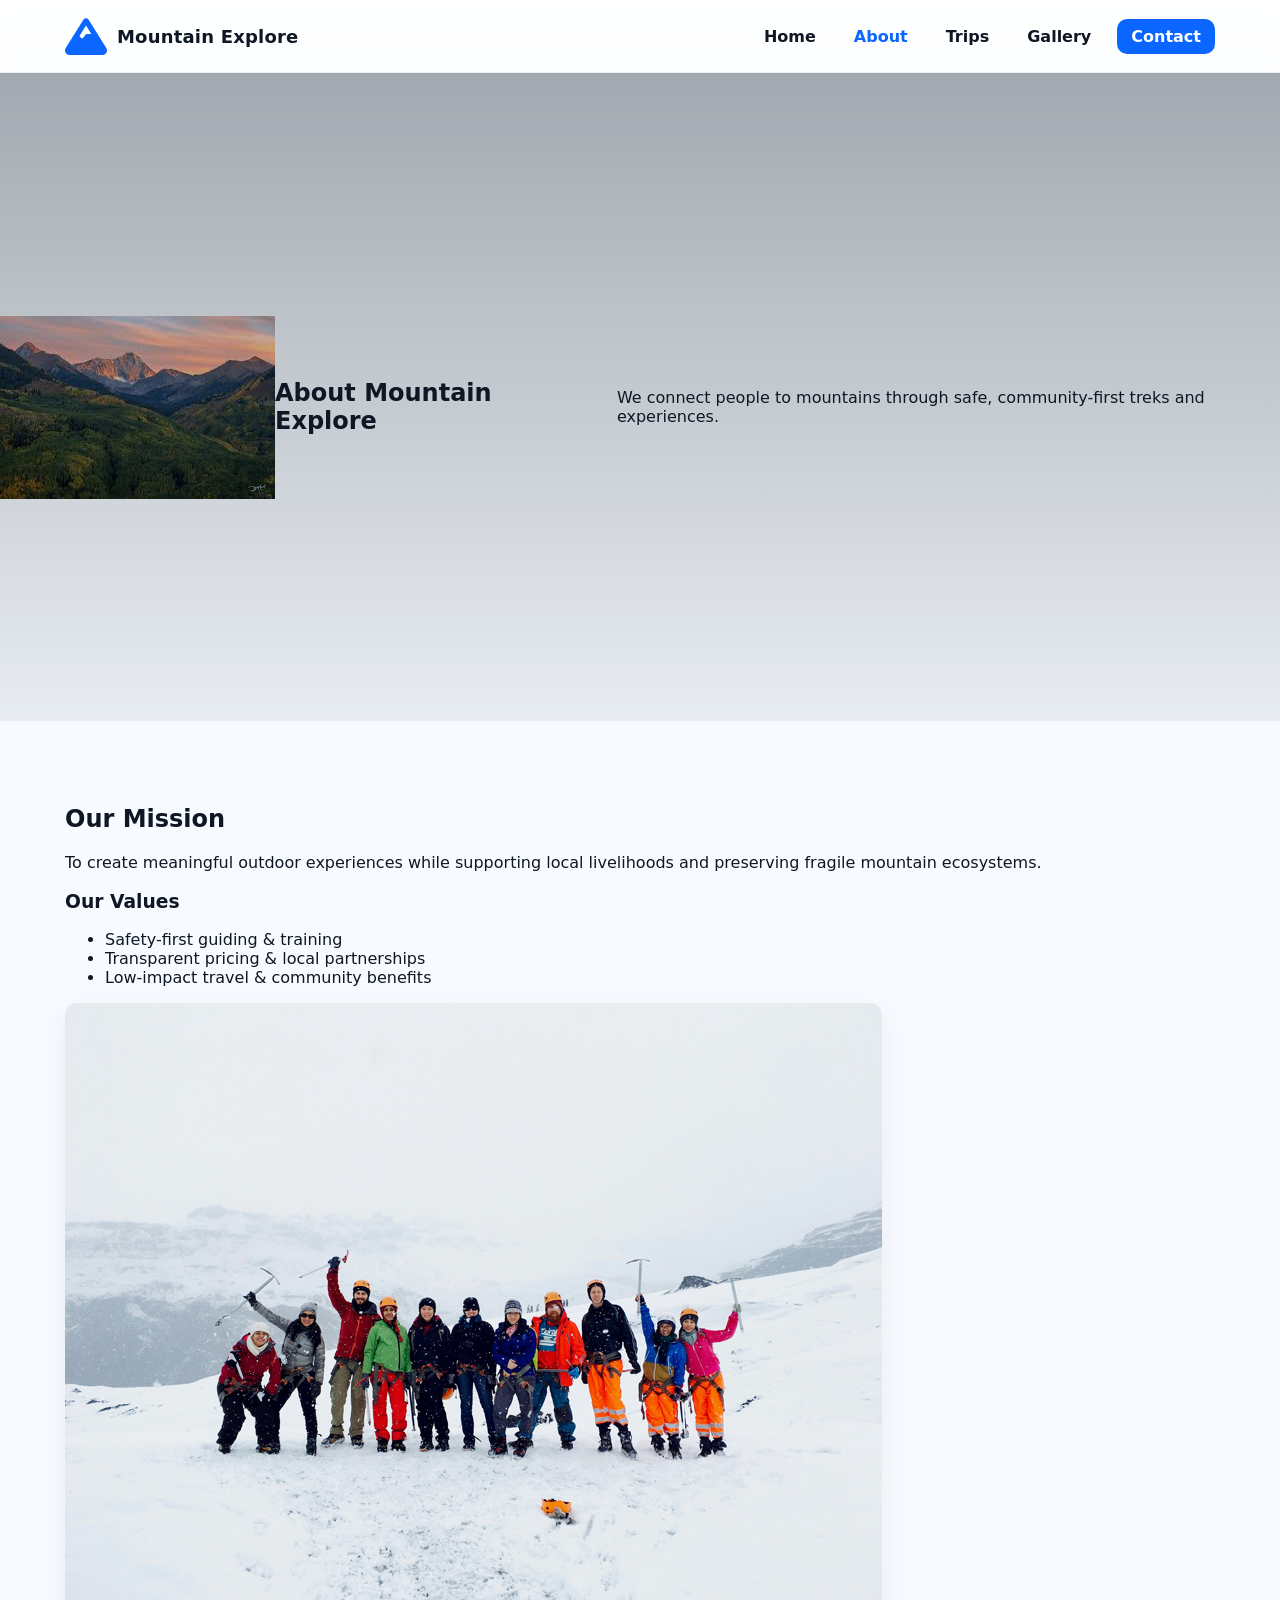
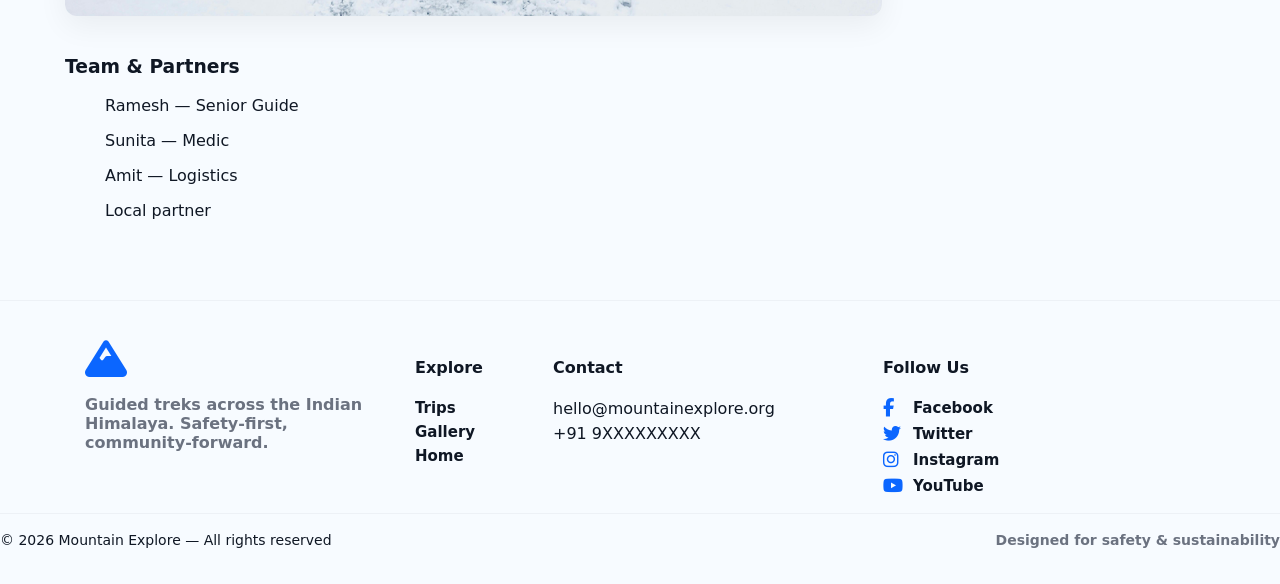
==== about.html @ 5033ecce "Add files via upload" ====
<!doctype html>
<html lang="en">
<head>
  <meta charset="utf-8" />
  <meta name="viewport" content="width=device-width,initial-scale=1" />
  <title>About — Mountain Explore</title>
  <link rel="stylesheet" href="https://cdnjs.cloudflare.com/ajax/libs/font-awesome/6.5.0/css/all.min.css">
  <link rel="stylesheet" href="style.css" />
  <script defer src="script.js"></script>
</head>
<body>
  <!-- Header (same structure as index) -->
  <header class="site-header">
    <div class="container header-row">
      <a class="brand" href="index.html" aria-label="Mountain Explore home">
        <i class="fas fa-mountain logo-footer"></i>
        <span class="brand-title">Mountain Explore</span>
      </a>
      <nav class="nav" aria-label="Primary">
        <a href="index.html" class="nav-link">Home</a>
        <a href="about.html" class="nav-link active">About</a>
        <a href="trips.html" class="nav-link">Trips</a>
        <a href="gallery.html" class="nav-link">Gallery</a>
        <a href="contact.html" class="nav-link cta">Contact</a>
      </nav>
      <button class="hamburger" aria-expanded="false" aria-label="Open menu">
        <span></span><span></span><span></span>
      </button>
    </div>
  </header>

  <div class="mobile-menu" aria-hidden="true">
    <a href="index.html">Home</a>
    <a href="about.html">About</a>
    <a href="trips.html">Trips</a>
    <a href="gallery.html">Gallery</a>
    <a href="contact.html" class="mobile-cta">Contact</a>
  </div>

  <main>
    <section class="hero small-hero">
      <img src="images/hero.png" alt="Guides and trekkers" />
      <div class="hero-gradient"></div>
      <div class="hero-content container">
        <h1>About Mountain Explore</h1>
        <p class="lead">We connect people to mountains through safe, community-first treks and experiences.</p>
      </div>
    </section>

    <section class="section container">
      <div class="two-col">
        <div>
          <h2>Our Mission</h2>
          <p>To create meaningful outdoor experiences while supporting local livelihoods and preserving fragile mountain ecosystems.</p>
          <h3>Our Values</h3>
          <ul>
            <li>Safety-first guiding & training</li>
            <li>Transparent pricing & local partnerships</li>
            <li>Low-impact travel & community benefits</li>
          </ul>
        </div>
        <div>
          <img src="images/team2.png" alt="Guide teaching map skills" class="shadow-img">
        </div>
      </div>

      <h3 style="margin-top:36px;">Team & Partners</h3>
      <div class="team-grid">
        <figure><figcaption>Ramesh — Senior Guide</figcaption></figure>
        <figure><figcaption>Sunita — Medic</figcaption></figure>
        <figure><figcaption>Amit — Logistics</figcaption></figure>
        <figure><figcaption>Local partner</figcaption></figure>
      </div>
    </section>
  </main>

  <!-- Footer -->
  <footer class="site-footer">
    <div class="container footer-grid">
      <div>
        <i class="fas fa-mountain logo-footer"></i>
        <p class="muted">Guided treks across the Indian Himalaya. Safety-first, community-forward.</p>
      </div>
      <div class="footer-links">
        <h4>Explore</h4>
        <a href="trips.html" class="social-item">Trips</a>
        <a href="gallery.html" class="social-item">Gallery</a>
        <a href="index.html" class="social-item">Home</a>
      </div>
      <div class="footer-contact">
        <h4>Contact</h4>
        <p>hello@mountainexplore.org</p>
        <p>+91 9XXXXXXXXX</p>
      </div>
      <div class="footer-news">
        <h4>Follow Us</h4>
        <div class="socials">
          <a href="#" class="social-item"><i class="fab fa-facebook-f"></i> Facebook</a>
          <a href="#" class="social-item"><i class="fab fa-twitter"></i> Twitter</a>
          <a href="#" class="social-item"><i class="fab fa-instagram"></i> Instagram</a>
          <a href="#" class="social-item"><i class="fab fa-youtube"></i> YouTube</a>
        </div>
      </div>
    </div>
    <div class="footer-bottom">
      <div>© <span id="currentYear2"></span> Mountain Explore — All rights reserved</div>
      <div class="muted">Designed for safety & sustainability</div>
    </div>
  </footer>
</body>
</html>
---- style.css ----
/* ---------- BASE & THEME ---------- */
:root{
  --bg: #f7fbff;
  --card: #ffffff;
  --text: #0f1724;
  --muted: #6b7280;
  --primary: #0b66ff; /* deep sky blue */
  --accent: #ff7a59;
  --glass: rgba(255,255,255,0.7);
  --shadow: 0 10px 30px rgba(13,18,25,0.06);
  --container: 1150px;
  --radius: 14px;
  --nav-height: 72px;
  font-family: "Inter", system-ui, -apple-system, "Segoe UI", Roboto, "Helvetica Neue", Arial;
}

*{box-sizing:border-box}
html,body{
  height:100%;
  margin:0;
  background:var(--bg);
  color:var(--text);
  -webkit-font-smoothing:antialiased;
}

.container{
  max-width:var(--container);
  margin:0 auto;
  padding:0 20px;
}

/* Header */
.site-header{
  position:sticky;
  top:0;
  z-index:220;
  background:linear-gradient(180deg, rgba(255,255,255,0.9), rgba(255,255,255,0.7));
  backdrop-filter:blur(6px);
  border-bottom:1px solid rgba(15,23,36,0.06);
}
.header-row{
  display:flex;
  align-items:center;
  gap:18px;
  padding:14px 0;
  height:var(--nav-height);
}
.brand{
  display:flex;
  align-items:center;
  gap:10px;
  text-decoration:none;
  color:var(--text);
}

/* ⭐ UPDATED: For Font Awesome icon logo */
.brand-logo{
  font-size:36px;
  color:var(--primary);
  width:auto;
  height:auto;
}

.brand-title{
  font-weight:700;
  font-size:18px;
  letter-spacing:0.2px;
}
.nav{
  margin-left:auto;
  display:flex;
  gap:14px;
  align-items:center;
}
.nav-link{
  padding:10px 12px;
  text-decoration:none;
  color:var(--text);
  font-weight:600;
  border-radius:8px;
}
.nav-link:hover{
  background:rgba(11,102,255,0.06);
}
.nav-link.cta{
  background:var(--primary);
  color:#fff;
  padding:8px 14px;
  border-radius:10px;
}
.nav-link.active{
  color:var(--primary);
}
.hamburger{
  display:none;
  background:transparent;
  border:0;
  cursor:pointer;
}
.hamburger span{
  display:block;
  width:22px;
  height:2px;
  background:var(--text);
  margin:5px 0;
  border-radius:2px;
}

/* Mobile menu */
.mobile-menu{
  display:none;
  position:fixed;
  inset:72px 0 0 0;
  background:linear-gradient(180deg,#fff,#f7fbff);
  z-index:210;
  padding:12px 20px;
  box-shadow:var(--shadow);
  border-top:1px solid rgba(15,23,36,0.03);
}
.mobile-menu a{
  display:block;
  padding:12px 0;
  color:var(--text);
  text-decoration:none;
  border-bottom:1px solid rgba(15,23,36,0.03);
}
.mobile-cta{
  display:inline-block;
  background:var(--primary);
  color:#fff;
  padding:8px 12px;
  border-radius:8px;
  margin-top:8px;
}

/* Hero */
.hero{
  position:relative;
  min-height:72vh;
  display:flex;
  align-items:center;
  padding-top:20px;
  margin-top:0;
  overflow:hidden;
}
.hero-media{
  position:absolute;
  inset:0;
  z-index:1;
  overflow:hidden;
}
.hero-media img{
  width:100%;
  height:100%;
  object-fit:cover;
  display:block;
  transform:scale(1.05);
}
.hero-gradient{
  position:absolute;
  inset:0;
  background:linear-gradient(180deg, rgba(4,16,28,0.35), rgba(4,16,28,0.06));
  mix-blend-mode:multiply;
}
.hero-content{
  position:relative;
  z-index:2;
  display:flex;
  gap:30px;
  align-items:center;
  padding:80px 0;
}
.hero-text{
  flex:1;
  color:#fff;
  max-width:760px;
}
.hero-text h1{
  font-size:44px;
  line-height:1.02;
  margin-bottom:14px;
  font-weight:800;
}
.hero-text p{
  margin:0 0 18px;
  color:rgba(255,255,255,0.9);
  font-size:16px;
}
.hero-actions{
  display:flex;
  gap:12px;
}
.hero-card{
  background:var(--card);
  border-radius:12px;
  padding:18px;
  width:320px;
  box-shadow:var(--shadow);
  align-self:flex-start;
}
.hero-card .mini-head{
  font-size:12px;
  color:var(--muted);
  font-weight:600;
  margin-bottom:6px;
}
.hero-card h3{
  margin:0 0 6px;
}
.hero-card .muted{
  color:var(--muted);
  font-weight:600;
}

/* Sections */
.section{
  padding:64px 0;
}
.section-alt{
  background:linear-gradient(180deg, #ffffff, #f5f9ff);
}
.section .lead{
  color:var(--muted);
  max-width:740px;
  margin:8px 0 18px;
}

/* Impact grid */
.impact-grid{
  display:grid;
  grid-template-columns:repeat(auto-fit,minmax(160px,1fr));
  gap:18px;
}
.impact-card{
  background:var(--card);
  padding:22px;
  border-radius:12px;
  text-align:center;
  box-shadow:var(--shadow);
}
.impact-number{
  font-size:28px;
  font-weight:800;
  color:var(--primary);
  margin-bottom:6px;
}

/* About */
.about-grid{
  display:grid;
  grid-template-columns:1fr 420px;
  gap:30px;
  align-items:center;
}
.about-media img{
  width:100%;
  height:auto;
  border-radius:12px;
  box-shadow:var(--shadow);
}
.feature-list{
  margin-top:12px;
  color:var(--muted);
}

/* Trips */
.section-trips .section-head{
  display:flex;
  flex-direction:column;
  gap:6px;
  margin-bottom:18px;
}
.trips-grid{
  display:grid;
  grid-template-columns:repeat(auto-fit,minmax(280px,1fr));
  gap:18px;
}
.trip{
  background:var(--card);
  border-radius:12px;
  overflow:hidden;
  box-shadow:var(--shadow);
  display:flex;
  flex-direction:column;
}
.trip img{
  height:180px;
  object-fit:cover;
  width:100%;
}
.trip-body{
  padding:16px;
  display:flex;
  flex-direction:column;
  gap:8px;
}
.meta{
  color:var(--muted);
  font-weight:600;
}
.trip-excerpt{
  color:var(--muted);
  font-size:14px;
}
.trip-actions{
  margin-top:auto;
  display:flex;
  gap:8px;
  align-items:center;
}

/* Large Trip */
.trip-large{
  display:grid;
  grid-template-columns:380px 1fr;
  gap:20px;
  background:var(--card);
  padding:0;
  border-radius:12px;
  box-shadow:var(--shadow);
  overflow:hidden;
  margin-bottom:18px;
}
.trip-large img{
  width:100%;
  height:100%;
  object-fit:cover;
}
.trip-large-body{
  padding:22px;
}

/* Testimonials */
.section-testimonials .testimonials-grid{
  display:grid;
  grid-template-columns:repeat(auto-fit,minmax(240px,1fr));
  gap:14px;
}
.testimonials-grid blockquote{
  background:var(--card);
  padding:18px;
  border-radius:10px;
  box-shadow:var(--shadow);
  font-style:italic;
}

/* Gallery */
.gallery-grid{
  display:grid;
  grid-template-columns:repeat(auto-fit,minmax(220px,1fr));
  gap:12px;
}
.gallery-grid img{
  width:100%;
  height:220px;
  object-fit:cover;
  border-radius:8px;
  display:block;
}

/* CTA */
.cta-box{
  display:flex;
  justify-content:space-between;
  align-items:center;
  gap:18px;
  background:linear-gradient(90deg, #ffffff, #f5f9ff);
  padding:18px;
  border-radius:12px;
  box-shadow:var(--shadow);
  margin:12px 0;
}
.newsletter{
  display:flex;
  gap:8px;
}
.newsletter input{
  padding:12px;
  border-radius:8px;
  border:1px solid rgba(15,23,36,0.06);
  min-width:260px;
}

/* Forms */
.contact-grid{
  display:grid;
  grid-template-columns:1fr 340px;
  gap:24px;
  align-items:start;
}
.contact-form input,
.contact-form textarea{
  width:100%;
  padding:12px;
  border-radius:8px;
  border:1px solid rgba(15,23,36,0.06);
}
.contact-card{
  background:var(--card);
  padding:18px;
  border-radius:12px;
  box-shadow:var(--shadow);
}

/* Modal */
.modal{
  position:fixed;
  inset:0;
  background:rgba(2,6,23,0.5);
  display:none;
  align-items:center;
  justify-content:center;
  z-index:999;
  padding:20px;
}
.modal[aria-hidden="false"]{
  display:flex;
}
.modal-card{
  background:var(--card);
  border-radius:12px;
  max-width:980px;
  width:100;
  box-shadow:0 30px 80px rgba(2,6,23,0.35);
  overflow:hidden;
}
.modal-body{
  display:grid;
  grid-template-columns:1fr 1fr;
  gap:0;
}
.modal-body img{
  width:100%;
  height:100%;
  object-fit:cover;
  min-height:260px;
}
.modal-content{
  padding:20px;
}
.modal-close{
  position:absolute;
  right:18px;
  top:12px;
  background:transparent;
  border:0;
  font-size:28px;
  color:var(--text);
  cursor:pointer;
}

.site-footer{
  padding:36px 0;
  background:transparent;
  border-top:1px solid rgba(15,23,36,0.04);
}
.footer-grid{
  display:grid;
  grid-template-columns:1fr 120px 1fr 1fr;
  gap:18px;
  align-items:start;
}

/* ⭐ Footer Logo */
.logo-footer{
  font-size:42px;
  color:var(--primary);
}

/* Footer links + contact */
.footer-links a,
.footer-contact p{
  display:block;
  color:var(--text);
  text-decoration:none;
  margin:6px 0;
}

/* ⭐ NEW styles for updated social icons */
.socials{
  display:flex;
  flex-direction:column;
  gap:8px;
}

.social-item{
  display:flex;
  align-items:center;
  gap:8px;
  font-weight:600;
  color:var(--text);
  text-decoration:none;
  font-size:15px;
}

.social-item i{
  font-size:18px;
  width:22px;
  color:var(--primary);
}

.social-item:hover{
  color:var(--primary);
}

/* Footer bottom */
.footer-bottom{
  display:flex;
  justify-content:space-between;
  align-items:center;
  padding-top:18px;
  border-top:1px solid rgba(15,23,36,0.04);
  margin-top:18px;
  font-size:14px;
}

/* Utilities */
.btn{
  display:inline-flex;
  align-items:center;
  gap:8px;
  padding:10px 14px;
  border-radius:10px;
  text-decoration:none;
  border:0;
  cursor:pointer;
  font-weight:700;
}
.btn-primary{
  background:var(--primary);
  color:#fff;
}
.btn-outline,
.btn.outline{
  background:transparent;
  border:1px solid rgba(15,23,36,0.06);
  color:var(--text);
}
.btn-light{
  background:#fff;
  color:var(--text);
  box-shadow:var(--shadow);
}
.btn.small{
  padding:8px 10px;
  font-size:14px;
}
.muted{
  color:var(--muted);
  font-weight:600;
}
.shadow-img{
  border-radius:12px;
  box-shadow:var(--shadow);
}

/* Responsive */
@media (max-width:980px){
  .about-grid{
    grid-template-columns:1fr;
  }
  .contact-grid{
    grid-template-columns:1fr;
  }
  .trip-large{
    grid-template-columns:1fr;
  }
  .hero-content{
    flex-direction:column;
    align-items:flex-start;
    padding:40px 0;
  }
  .hero-card{
    width:100%;
  }
  .nav{
    display:none;
  }
  .hamburger{
    display:block;
    margin-left:auto;
  }
}
@media (max-width:520px){
  .hero-text h1{
    font-size:26px;
  }
  .impact-grid{
    grid-template-columns:repeat(2,1fr);
  }
  .footer-grid{
    grid-template-columns:1fr 1fr;
  }
}
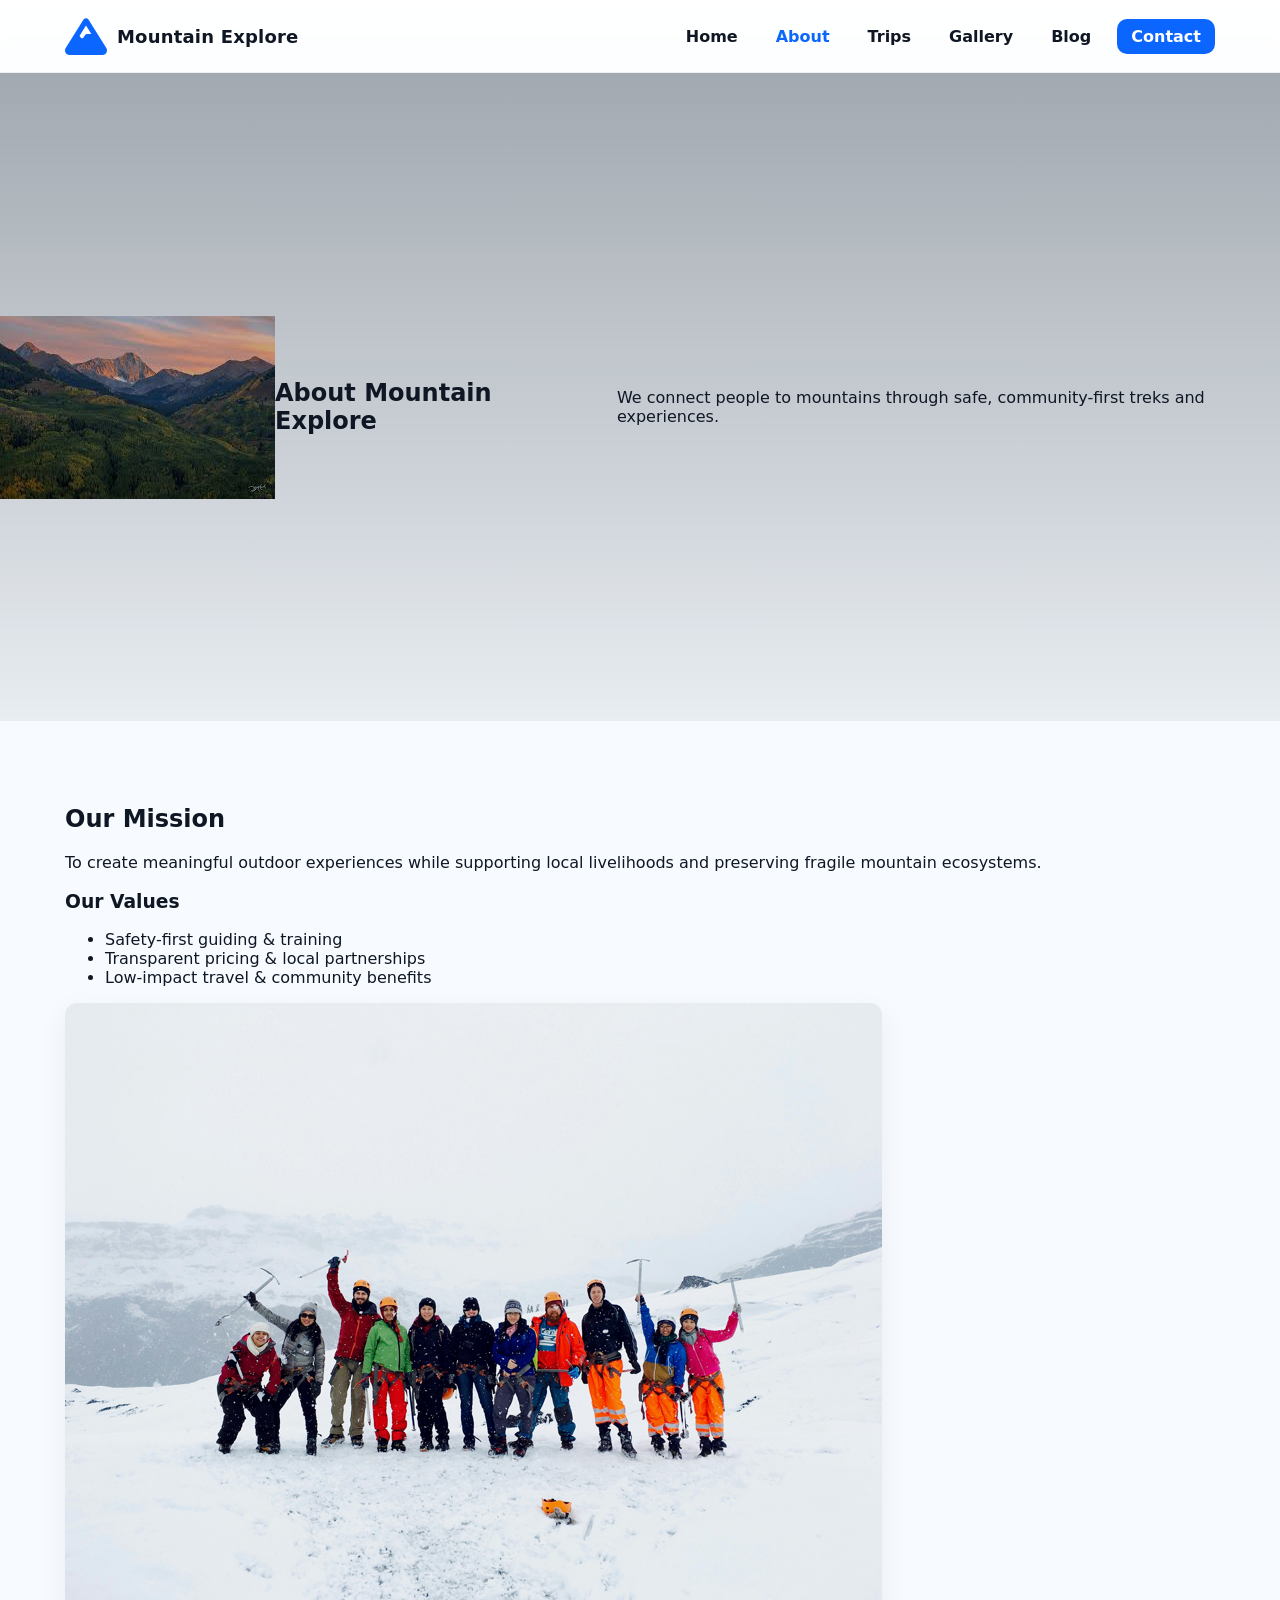
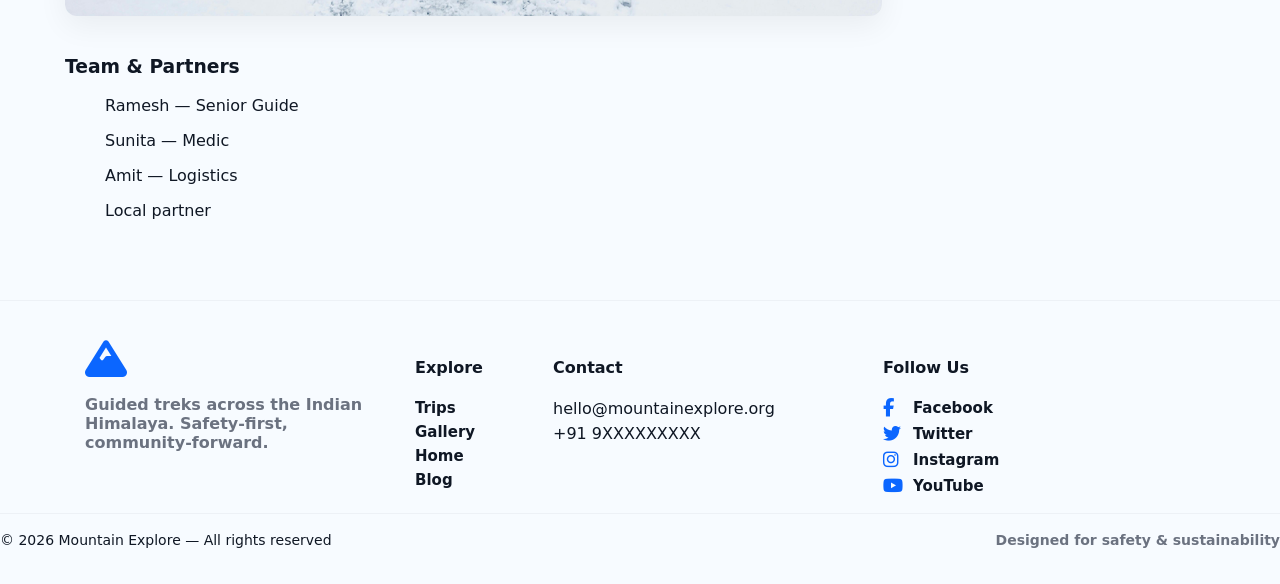
==== commit 7371cf65: "Add blog link to navigation and footer Added a blog link to the navigation and footer." ====
--- a/about.html
+++ b/about.html
@@ -21,6 +21,7 @@
         <a href="about.html" class="nav-link active">About</a>
         <a href="trips.html" class="nav-link">Trips</a>
         <a href="gallery.html" class="nav-link">Gallery</a>
+        <a href="blog.html" class="nav-link">Blog</a>
         <a href="contact.html" class="nav-link cta">Contact</a>
       </nav>
       <button class="hamburger" aria-expanded="false" aria-label="Open menu">
@@ -86,6 +87,7 @@
         <a href="trips.html" class="social-item">Trips</a>
         <a href="gallery.html" class="social-item">Gallery</a>
         <a href="index.html" class="social-item">Home</a>
+        <a href="blog.html" class="social-item">Blog</a>
       </div>
       <div class="footer-contact">
         <h4>Contact</h4>
